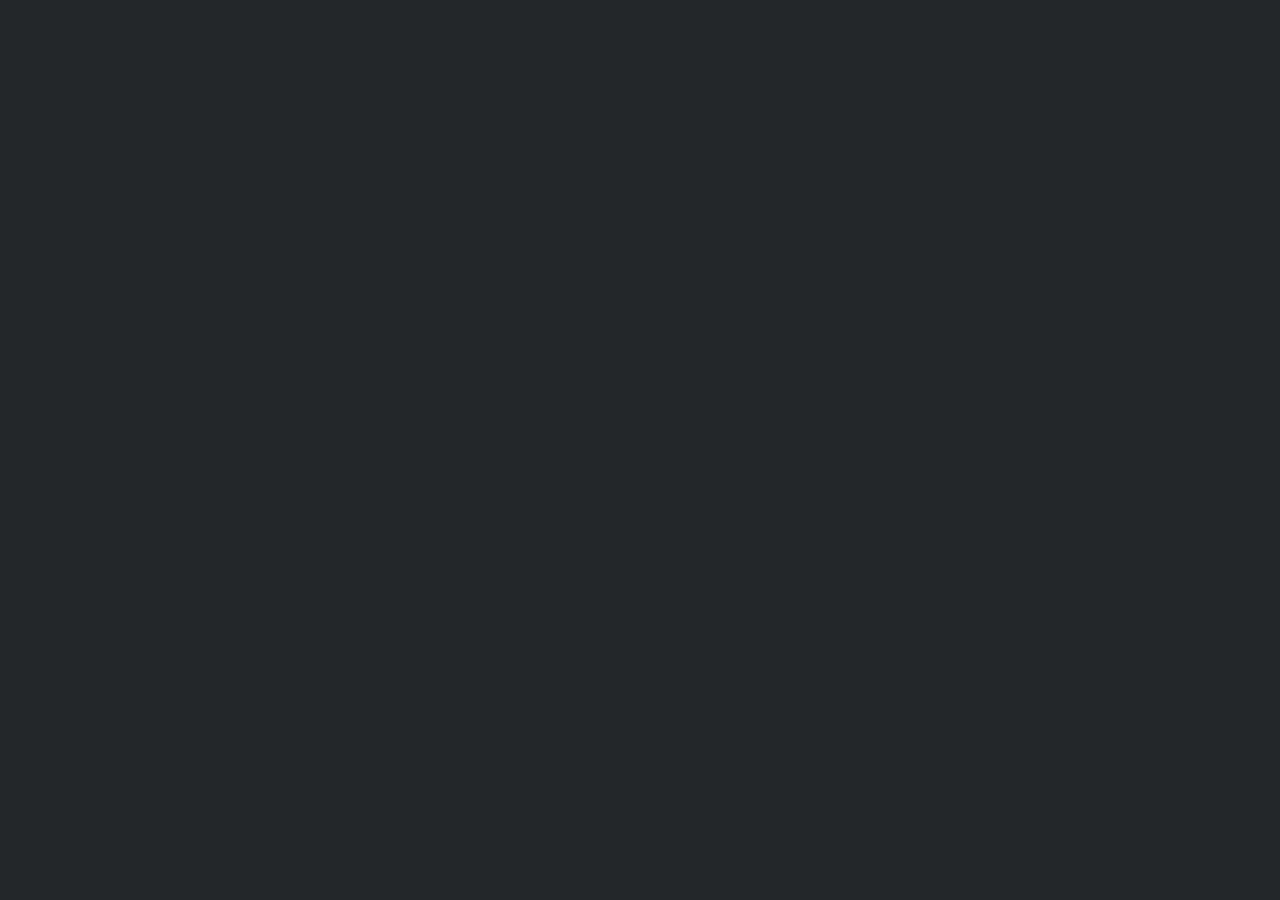
==== index.html @ 85c503b2 "Add files via upload" ====
<!DOCTYPE html>
<html lang="en">
<head>
    <meta charset="UTF-8">
    <meta http-equiv="X-UA-Compatible" content="IE=edge">
    <meta name="viewport" content="width=device-width, initial-scale=1.0">
    <title>Soon Soon Soon Gonna do my best! lol</title>
</head>
<body class="body">
    <style>
        .body{
            background-color: #23272A;
            font-family: 'Times New Roman', Times, serif;
        }
    </style>
</body>
</html>
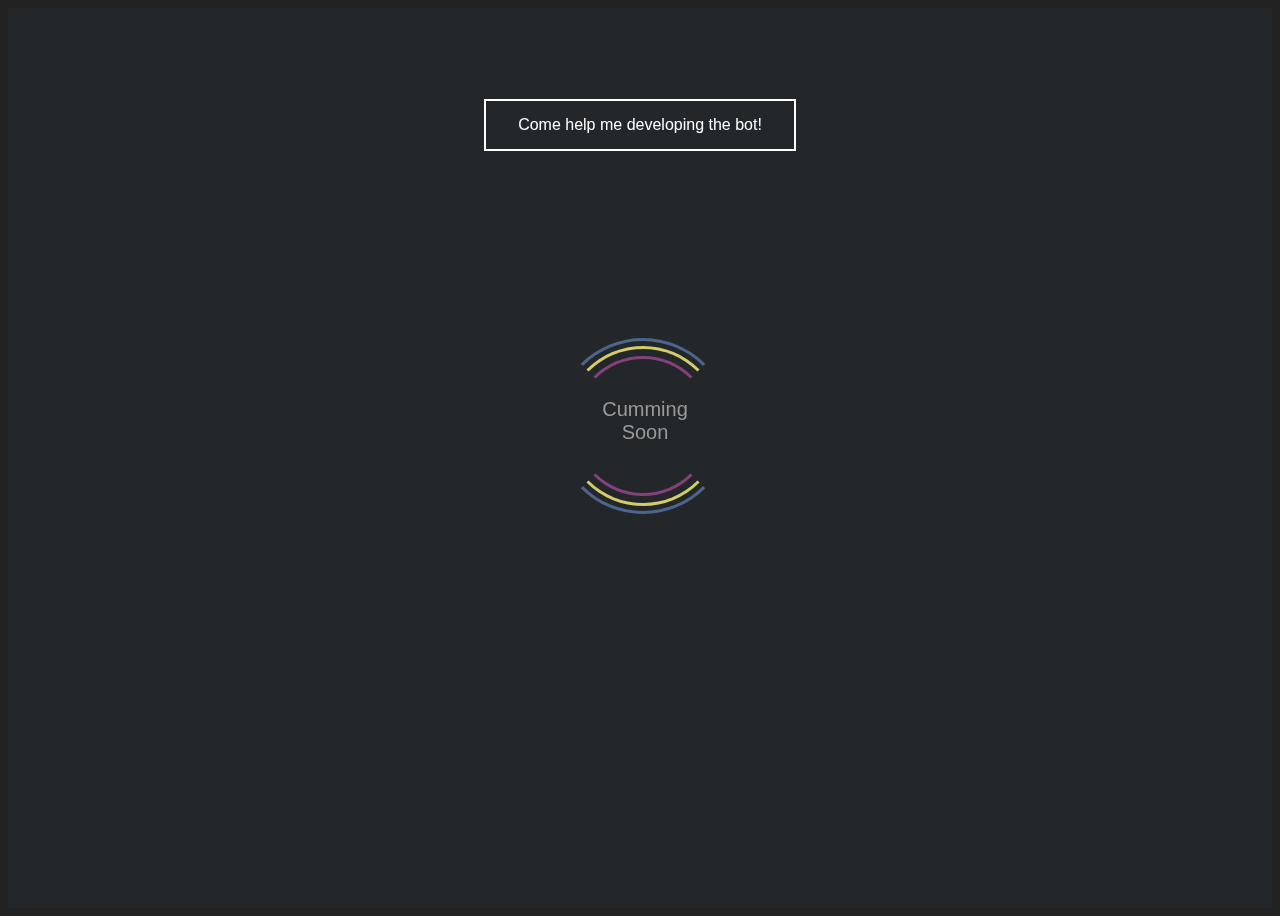
==== commit da01a4b8: "Op change lol" ====
--- a/index.html
+++ b/index.html
@@ -4,14 +4,32 @@
     <meta charset="UTF-8">
     <meta http-equiv="X-UA-Compatible" content="IE=edge">
     <meta name="viewport" content="width=device-width, initial-scale=1.0">
-    <title>Soon Soon Soon Gonna do my best! lol</title>
+    <title>Coming Soon</title>
+    <link rel="stylesheet" href="index.css">
+    <link rel="stylesheet" href="button.css">
 </head>
-<body class="body">
+<body2 class="body">
     <style>
         .body{
             background-color: #23272A;
-            font-family: 'Times New Roman', Times, serif;
+            font-family: 'Trebuchet MS', 'Lucida Sans Unicode', 'Lucida Grande', 'Lucida Sans', Arial, sans-serif;
         }
     </style>
-</body>
+
+<div id="loading-wrapper">
+    <div id="loading-text">Cumming Soon</div>
+    <div id="loading-content"></div>
+
+
+    
+    <button class="raise" onclick="window.location.href='https://w3docs.com';" >Come help me developing the bot!</button>
+     
+
+
+
+
+</div>
+    
+
+</body2>
 </html>--- a/index.css
+++ b/index.css
@@ -0,0 +1,143 @@
+body {
+    background-color: #222;
+  }
+  
+  
+  #loading-wrapper {
+    position: fixed;
+    width: 100%;
+    height: 100%;
+    left: 0;
+    top: 0;
+  }
+  
+  #loading-text {
+    display: block;
+    position: absolute;
+    top: 45%;
+    left: 50%;
+    color: #999;
+    width: 100px;
+    height: 30px;
+    margin: -7px 0 0 -45px;
+    text-align: center;
+    font-family: 'PT Sans Narrow', sans-serif;
+    font-size: 20px;
+  }
+  
+  #loading-content {
+    display: block;
+    position: relative;
+    left: 50%;
+    top: 47%;
+    width: 170px;
+    height: 170px;
+    margin: -85px 0 0 -85px;
+    border: 3px solid #F00;
+  }
+  
+  #loading-content:after {
+    content: "";
+    position: absolute;
+    border: 3px solid #0F0;
+    left: 15px;
+    right: 15px;
+    top: 15px;
+    bottom: 15px;
+  }
+  
+  #loading-content:before {
+    content: "";
+    position: absolute;
+    border: 3px solid #00F;
+    left: 5px;
+    right: 5px;
+    top: 5px;
+    bottom: 5px;
+  }
+  
+  #loading-content {
+    border: 3px solid transparent;
+    border-top-color: #4D658D;
+    border-bottom-color: #4D658D;
+    border-radius: 50%;
+    -webkit-animation: loader 2s linear infinite;
+    -moz-animation: loader 2s linear infinite;
+    -o-animation: loader 2s linear infinite;
+    animation: loader 2s linear infinite;
+  }
+  
+  #loading-content:before {
+    border: 3px solid transparent;
+    border-top-color: #D4CC6A;
+    border-bottom-color: #D4CC6A;
+    border-radius: 50%;
+    -webkit-animation: loader 3s linear infinite;
+      -moz-animation: loader 2s linear infinite;
+    -o-animation: loader 2s linear infinite;
+    animation: loader 3s linear infinite;
+  }
+  
+  #loading-content:after {
+    border: 3px solid transparent;
+    border-top-color: #84417C;
+    border-bottom-color: #84417C;
+    border-radius: 50%;
+    -webkit-animation: loader 1.5s linear infinite;
+    animation: loader 1.5s linear infinite;
+      -moz-animation: loader 2s linear infinite;
+    -o-animation: loader 2s linear infinite;
+  }
+/*   
+  @-webkit-keyframes loaders {
+    0% {
+      -webkit-transform: rotate(0deg);
+      -ms-transform: rotate(0deg);
+      transform: rotate(0deg);
+    }
+    100% {
+      -webkit-transform: rotate(360deg);
+      -ms-transform: rotate(360deg);
+      transform: rotate(360deg);
+    }
+  } */
+  
+  @keyframes loader {
+    0% {
+      -webkit-transform: rotate(0deg);
+      -ms-transform: rotate(0deg);
+      transform: rotate(0deg);
+    }
+    100% {
+      -webkit-transform: rotate(360deg);
+      -ms-transform: rotate(360deg);
+      transform: rotate(360deg);
+    }
+  }
+  
+  #content-wrapper {
+    color: #FFF;
+    position: fixed;
+    left: 0;
+    top: 20px;
+    width: 100%;
+    height: 100%;
+  }
+  
+  #header
+  {
+    width: 800px;
+    margin: 0 auto;
+    text-align: center;
+    height: 100px;
+    background-color: #666;
+  }
+  
+  #content
+  {
+    width: 800px;
+    height: 1000px;
+    margin: 0 auto;
+    text-align: center;
+    background-color: #888;
+  }--- a/button.css
+++ b/button.css
@@ -0,0 +1,118 @@
+
+.fill:hover,
+.fill:focus {
+  box-shadow: inset 0 0 0 2em var(--hover);
+}
+
+
+.pulse:hover, 
+.pulse:focus {
+  animation: pulse 1s;
+  box-shadow: 0 0 0 2em rgba(#fff,0);
+}
+
+@keyframes pulse {
+  0% { box-shadow: 0 0 0 0 var(--hover); }
+}
+
+
+.close:hover,
+.close:focus {
+  box-shadow: 
+    inset -3.5em 0 0 0 var(--hover),
+    inset 3.5em 0 0 0 var(--hover);  
+}
+
+
+.raise:hover,
+.raise:focus {
+  box-shadow: 0 0.5em 0.5em -0.4em var(--hover);
+  transform: translateY(-0.25em);
+}
+
+
+.up:hover,
+.up:focus {
+  box-shadow: inset 0 -3.25em 0 0 var(--hover);
+}
+
+
+.slide:hover,
+.slide:focus {
+  box-shadow: inset 6.5em 0 0 0 var(--hover);
+}
+
+
+.offset {  
+  box-shadow: 
+    0.3em 0.3em 0 0 var(--color),
+    inset 0.3em 0.3em 0 0 var(--color);
+  
+  &:hover,
+  &:focus {
+    box-shadow: 
+      0 0 0 0 var(--hover),
+      inset 6em 3.5em 0 0 var(--hover);
+  }
+}
+
+
+$colors: (
+  fill: #a972cb,
+  pulse: #ef6eae, 
+  close: #ff7f82, 
+  raise: #ffa260, 
+  up: #e4cb58, 
+  slide: #8fc866, 
+  offset: #19bc8b
+);
+
+
+@each $button, $color in $colors {
+  .#{$button} {
+    --color: #{$color};
+    --hover: #{adjust-hue($color, 45deg)};
+  }
+}
+
+button {  
+  color: var(--color);
+  transition: 0.25s;
+  
+  &:hover,
+  &:focus { 
+    border-color: var(--hover);
+    color: #fff;
+  }
+}
+
+body2 {
+  color: #fff;
+  background: hsl(227, 10%, 10%);
+  font: 300 1em 'Fira Sans', sans-serif;
+  
+
+  justify-content: center;
+  align-content: center;
+  align-items: center;
+  text-align: center;
+  min-height: 100vh;
+  display: flex;
+}
+
+
+button {
+  background: none;
+  border: 2px solid;
+  font: inherit;
+  line-height: 1;
+  margin: 0.5em;
+  padding: 1em 2em;
+}
+
+h1 { font-weight: 400; }
+
+code { 
+  color: #e4cb58;
+  font: inherit;
+}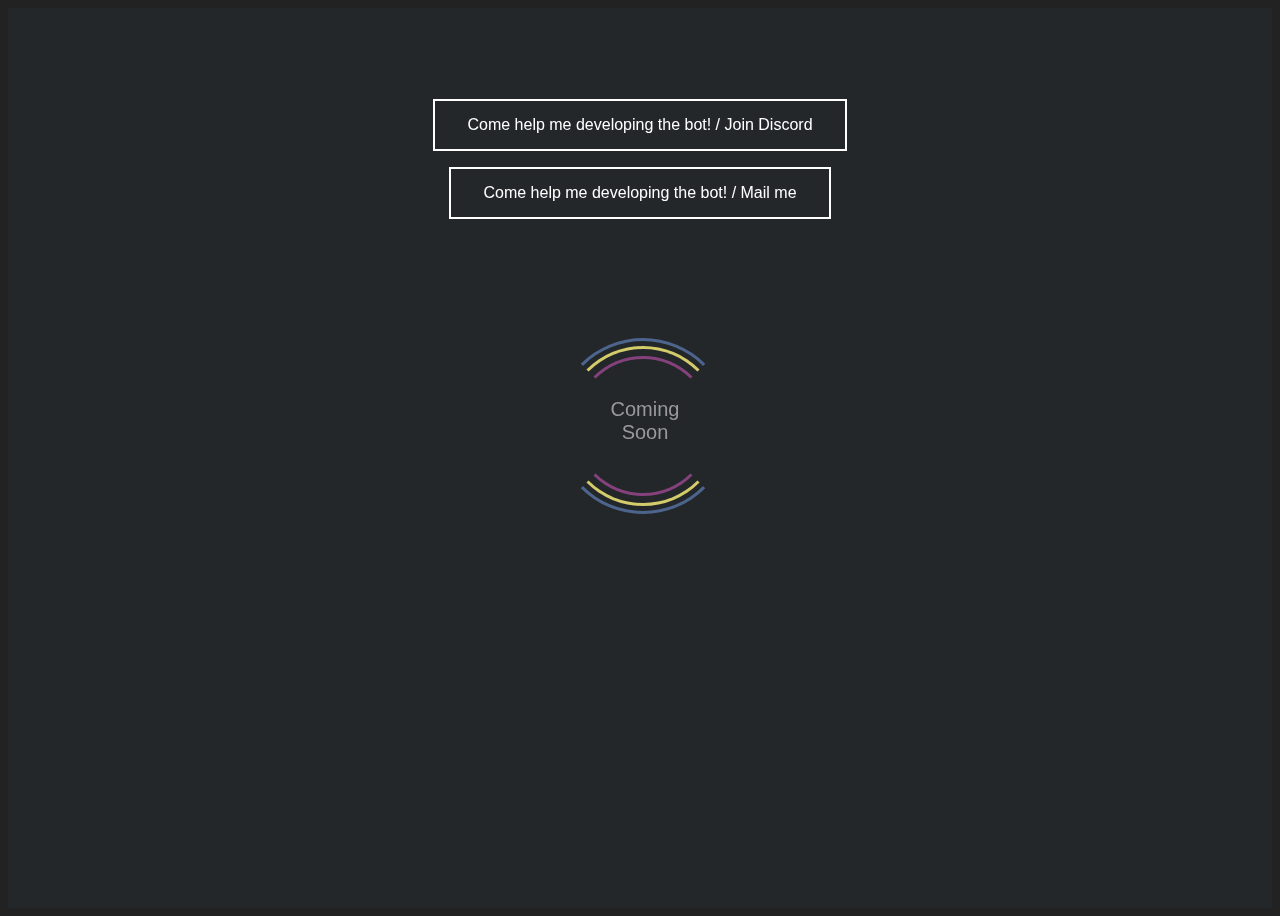
==== commit f39e6a71: "updt" ====
--- a/index.html
+++ b/index.html
@@ -1,35 +1,40 @@
 <!DOCTYPE html>
 <html lang="en">
-<head>
-    <meta charset="UTF-8">
-    <meta http-equiv="X-UA-Compatible" content="IE=edge">
-    <meta name="viewport" content="width=device-width, initial-scale=1.0">
+  <head>
+    <meta charset="UTF-8" />
+    <meta http-equiv="X-UA-Compatible" content="IE=edge" />
+    <meta name="viewport" content="width=device-width, initial-scale=1.0" />
     <title>Coming Soon</title>
-    <link rel="stylesheet" href="index.css">
-    <link rel="stylesheet" href="button.css">
-</head>
-<body2 class="body">
+    <link rel="stylesheet" href="index.css" />
+    <link rel="stylesheet" href="button.css" />
+  </head>
+  <body2 class="body">
     <style>
-        .body{
-            background-color: #23272A;
-            font-family: 'Trebuchet MS', 'Lucida Sans Unicode', 'Lucida Grande', 'Lucida Sans', Arial, sans-serif;
-        }
+      .body {
+        background-color: #23272a;
+        font-family: "Trebuchet MS", "Lucida Sans Unicode", "Lucida Grande",
+          "Lucida Sans", Arial, sans-serif;
+      }
     </style>
 
-<div id="loading-wrapper">
-    <div id="loading-text">Cumming Soon</div>
-    <div id="loading-content"></div>
+    <div id="loading-wrapper">
+      <div id="loading-text">Coming Soon</div>
+      <div id="loading-content"></div>
 
-
-    
-    <button class="raise" onclick="window.location.href='https://w3docs.com';" >Come help me developing the bot!</button>
-     
-
-
-
-
-</div>
-    
-
-</body2>
-</html>+      <button
+        class="raise"
+        onclick="window.location.href='https://discord.gg/NwVTrhMJjT';"
+      >
+        Come help me developing the bot! / Join Discord
+      </button>
+      <br>
+      <button
+      class="raise"
+      onclick="window.location.href='mail:hello@itfeelsharsh.dev';"
+    >
+      Come help me developing the bot! / Mail me
+    </button>
+    </div>
+  </body2>
+  
+</html>
--- a/index.css
+++ b/index.css
@@ -1,93 +1,95 @@
 body {
-    background-color: #222;
-  }
-  
-  
-  #loading-wrapper {
-    position: fixed;
-    width: 100%;
-    height: 100%;
-    left: 0;
-    top: 0;
-  }
-  
-  #loading-text {
-    display: block;
-    position: absolute;
-    top: 45%;
-    left: 50%;
-    color: #999;
-    width: 100px;
-    height: 30px;
-    margin: -7px 0 0 -45px;
-    text-align: center;
-    font-family: 'PT Sans Narrow', sans-serif;
-    font-size: 20px;
-  }
-  
-  #loading-content {
-    display: block;
-    position: relative;
-    left: 50%;
-    top: 47%;
-    width: 170px;
-    height: 170px;
-    margin: -85px 0 0 -85px;
-    border: 3px solid #F00;
-  }
-  
-  #loading-content:after {
-    content: "";
-    position: absolute;
-    border: 3px solid #0F0;
-    left: 15px;
-    right: 15px;
-    top: 15px;
-    bottom: 15px;
-  }
-  
-  #loading-content:before {
-    content: "";
-    position: absolute;
-    border: 3px solid #00F;
-    left: 5px;
-    right: 5px;
-    top: 5px;
-    bottom: 5px;
-  }
-  
-  #loading-content {
-    border: 3px solid transparent;
-    border-top-color: #4D658D;
-    border-bottom-color: #4D658D;
-    border-radius: 50%;
-    -webkit-animation: loader 2s linear infinite;
-    -moz-animation: loader 2s linear infinite;
-    -o-animation: loader 2s linear infinite;
-    animation: loader 2s linear infinite;
-  }
-  
-  #loading-content:before {
-    border: 3px solid transparent;
-    border-top-color: #D4CC6A;
-    border-bottom-color: #D4CC6A;
-    border-radius: 50%;
-    -webkit-animation: loader 3s linear infinite;
-      -moz-animation: loader 2s linear infinite;
-    -o-animation: loader 2s linear infinite;
-    animation: loader 3s linear infinite;
-  }
-  
-  #loading-content:after {
-    border: 3px solid transparent;
-    border-top-color: #84417C;
-    border-bottom-color: #84417C;
-    border-radius: 50%;
-    -webkit-animation: loader 1.5s linear infinite;
-    animation: loader 1.5s linear infinite;
-      -moz-animation: loader 2s linear infinite;
-    -o-animation: loader 2s linear infinite;
-  }
+  background-color: #222;
+}
+
+#loading-wrapper {
+  position: fixed;
+  width: 100%;
+  height: 100%;
+  left: 0;
+  top: 0;
+}
+
+#loading-text {
+  display: block;
+  position: absolute;
+  top: 45%;
+  left: 50%;
+  color: #999;
+  width: 100px;
+  height: 30px;
+  margin: -7px 0 0 -45px;
+  text-align: center;
+  font-family: "PT Sans Narrow", sans-serif;
+  font-size: 20px;
+}
+
+#loading-content {
+  display: block;
+  position: relative;
+  left: 50%;
+  top: 47%;
+  width: 170px;
+  height: 170px;
+  margin: -85px 0 0 -85px;
+  border: 3px solid #f00;
+}
+
+#loading-content:after {
+  content: "";
+  position: absolute;
+  border: 3px solid #0f0;
+  left: 15px;
+  right: 15px;
+  top: 15px;
+  bottom: 15px;
+}
+
+#loading-content:before {
+  content: "";
+  position: absolute;
+  border: 3px solid #00f;
+  left: 5px;
+  right: 5px;
+  top: 5px;
+  bottom: 5px;
+}
+body {
+  overflow: hidden;
+}
+
+#loading-content {
+  border: 3px solid transparent;
+  border-top-color: #4d658d;
+  border-bottom-color: #4d658d;
+  border-radius: 50%;
+  -webkit-animation: loader 2s linear infinite;
+  -moz-animation: loader 2s linear infinite;
+  -o-animation: loader 2s linear infinite;
+  animation: loader 2s linear infinite;
+}
+
+#loading-content:before {
+  border: 3px solid transparent;
+  border-top-color: #d4cc6a;
+  border-bottom-color: #d4cc6a;
+  border-radius: 50%;
+  -webkit-animation: loader 3s linear infinite;
+  -moz-animation: loader 2s linear infinite;
+  -o-animation: loader 2s linear infinite;
+  animation: loader 3s linear infinite;
+}
+
+#loading-content:after {
+  border: 3px solid transparent;
+  border-top-color: #84417c;
+  border-bottom-color: #84417c;
+  border-radius: 50%;
+  -webkit-animation: loader 1.5s linear infinite;
+  animation: loader 1.5s linear infinite;
+  -moz-animation: loader 2s linear infinite;
+  -o-animation: loader 2s linear infinite;
+}
 /*   
   @-webkit-keyframes loaders {
     0% {
@@ -101,43 +103,41 @@
       transform: rotate(360deg);
     }
   } */
-  
-  @keyframes loader {
-    0% {
-      -webkit-transform: rotate(0deg);
-      -ms-transform: rotate(0deg);
-      transform: rotate(0deg);
-    }
-    100% {
-      -webkit-transform: rotate(360deg);
-      -ms-transform: rotate(360deg);
-      transform: rotate(360deg);
-    }
+
+@keyframes loader {
+  0% {
+    -webkit-transform: rotate(0deg);
+    -ms-transform: rotate(0deg);
+    transform: rotate(0deg);
   }
-  
-  #content-wrapper {
-    color: #FFF;
-    position: fixed;
-    left: 0;
-    top: 20px;
-    width: 100%;
-    height: 100%;
+  100% {
+    -webkit-transform: rotate(360deg);
+    -ms-transform: rotate(360deg);
+    transform: rotate(360deg);
   }
-  
-  #header
-  {
-    width: 800px;
-    margin: 0 auto;
-    text-align: center;
-    height: 100px;
-    background-color: #666;
-  }
-  
-  #content
-  {
-    width: 800px;
-    height: 1000px;
-    margin: 0 auto;
-    text-align: center;
-    background-color: #888;
-  }+}
+
+#content-wrapper {
+  color: #fff;
+  position: fixed;
+  left: 0;
+  top: 20px;
+  width: 100%;
+  height: 100%;
+}
+
+#header {
+  width: 800px;
+  margin: 0 auto;
+  text-align: center;
+  height: 100px;
+  background-color: #666;
+}
+
+#content {
+  width: 800px;
+  height: 1000px;
+  margin: 0 auto;
+  text-align: center;
+  background-color: #888;
+}
--- a/button.css
+++ b/button.css
@@ -1,28 +1,24 @@
-
 .fill:hover,
 .fill:focus {
   box-shadow: inset 0 0 0 2em var(--hover);
 }
 
-
-.pulse:hover, 
+.pulse:hover,
 .pulse:focus {
   animation: pulse 1s;
-  box-shadow: 0 0 0 2em rgba(#fff,0);
+  box-shadow: 0 0 0 2em rgba(#fff, 0);
 }
 
 @keyframes pulse {
-  0% { box-shadow: 0 0 0 0 var(--hover); }
+  0% {
+    box-shadow: 0 0 0 0 var(--hover);
+  }
 }
-
 
 .close:hover,
 .close:focus {
-  box-shadow: 
-    inset -3.5em 0 0 0 var(--hover),
-    inset 3.5em 0 0 0 var(--hover);  
+  box-shadow: inset -3.5em 0 0 0 var(--hover), inset 3.5em 0 0 0 var(--hover);
 }
-
 
 .raise:hover,
 .raise:focus {
@@ -30,43 +26,34 @@
   transform: translateY(-0.25em);
 }
 
-
 .up:hover,
 .up:focus {
   box-shadow: inset 0 -3.25em 0 0 var(--hover);
 }
-
 
 .slide:hover,
 .slide:focus {
   box-shadow: inset 6.5em 0 0 0 var(--hover);
 }
 
+.offset {
+  box-shadow: 0.3em 0.3em 0 0 var(--color), inset 0.3em 0.3em 0 0 var(--color);
 
-.offset {  
-  box-shadow: 
-    0.3em 0.3em 0 0 var(--color),
-    inset 0.3em 0.3em 0 0 var(--color);
-  
   &:hover,
   &:focus {
-    box-shadow: 
-      0 0 0 0 var(--hover),
-      inset 6em 3.5em 0 0 var(--hover);
+    box-shadow: 0 0 0 0 var(--hover), inset 6em 3.5em 0 0 var(--hover);
   }
 }
 
-
 $colors: (
   fill: #a972cb,
-  pulse: #ef6eae, 
-  close: #ff7f82, 
-  raise: #ffa260, 
-  up: #e4cb58, 
-  slide: #8fc866, 
-  offset: #19bc8b
+  pulse: #ef6eae,
+  close: #ff7f82,
+  raise: #ffa260,
+  up: #e4cb58,
+  slide: #8fc866,
+  offset: #19bc8b,
 );
-
 
 @each $button, $color in $colors {
   .#{$button} {
@@ -75,12 +62,12 @@
   }
 }
 
-button {  
+button {
   color: var(--color);
   transition: 0.25s;
-  
+
   &:hover,
-  &:focus { 
+  &:focus {
     border-color: var(--hover);
     color: #fff;
   }
@@ -89,8 +76,7 @@
 body2 {
   color: #fff;
   background: hsl(227, 10%, 10%);
-  font: 300 1em 'Fira Sans', sans-serif;
-  
+  font: 300 1em "Fira Sans", sans-serif;
 
   justify-content: center;
   align-content: center;
@@ -99,7 +85,6 @@
   min-height: 100vh;
   display: flex;
 }
-
 
 button {
   background: none;
@@ -110,9 +95,11 @@
   padding: 1em 2em;
 }
 
-h1 { font-weight: 400; }
+h1 {
+  font-weight: 400;
+}
 
-code { 
+code {
   color: #e4cb58;
   font: inherit;
-}+}
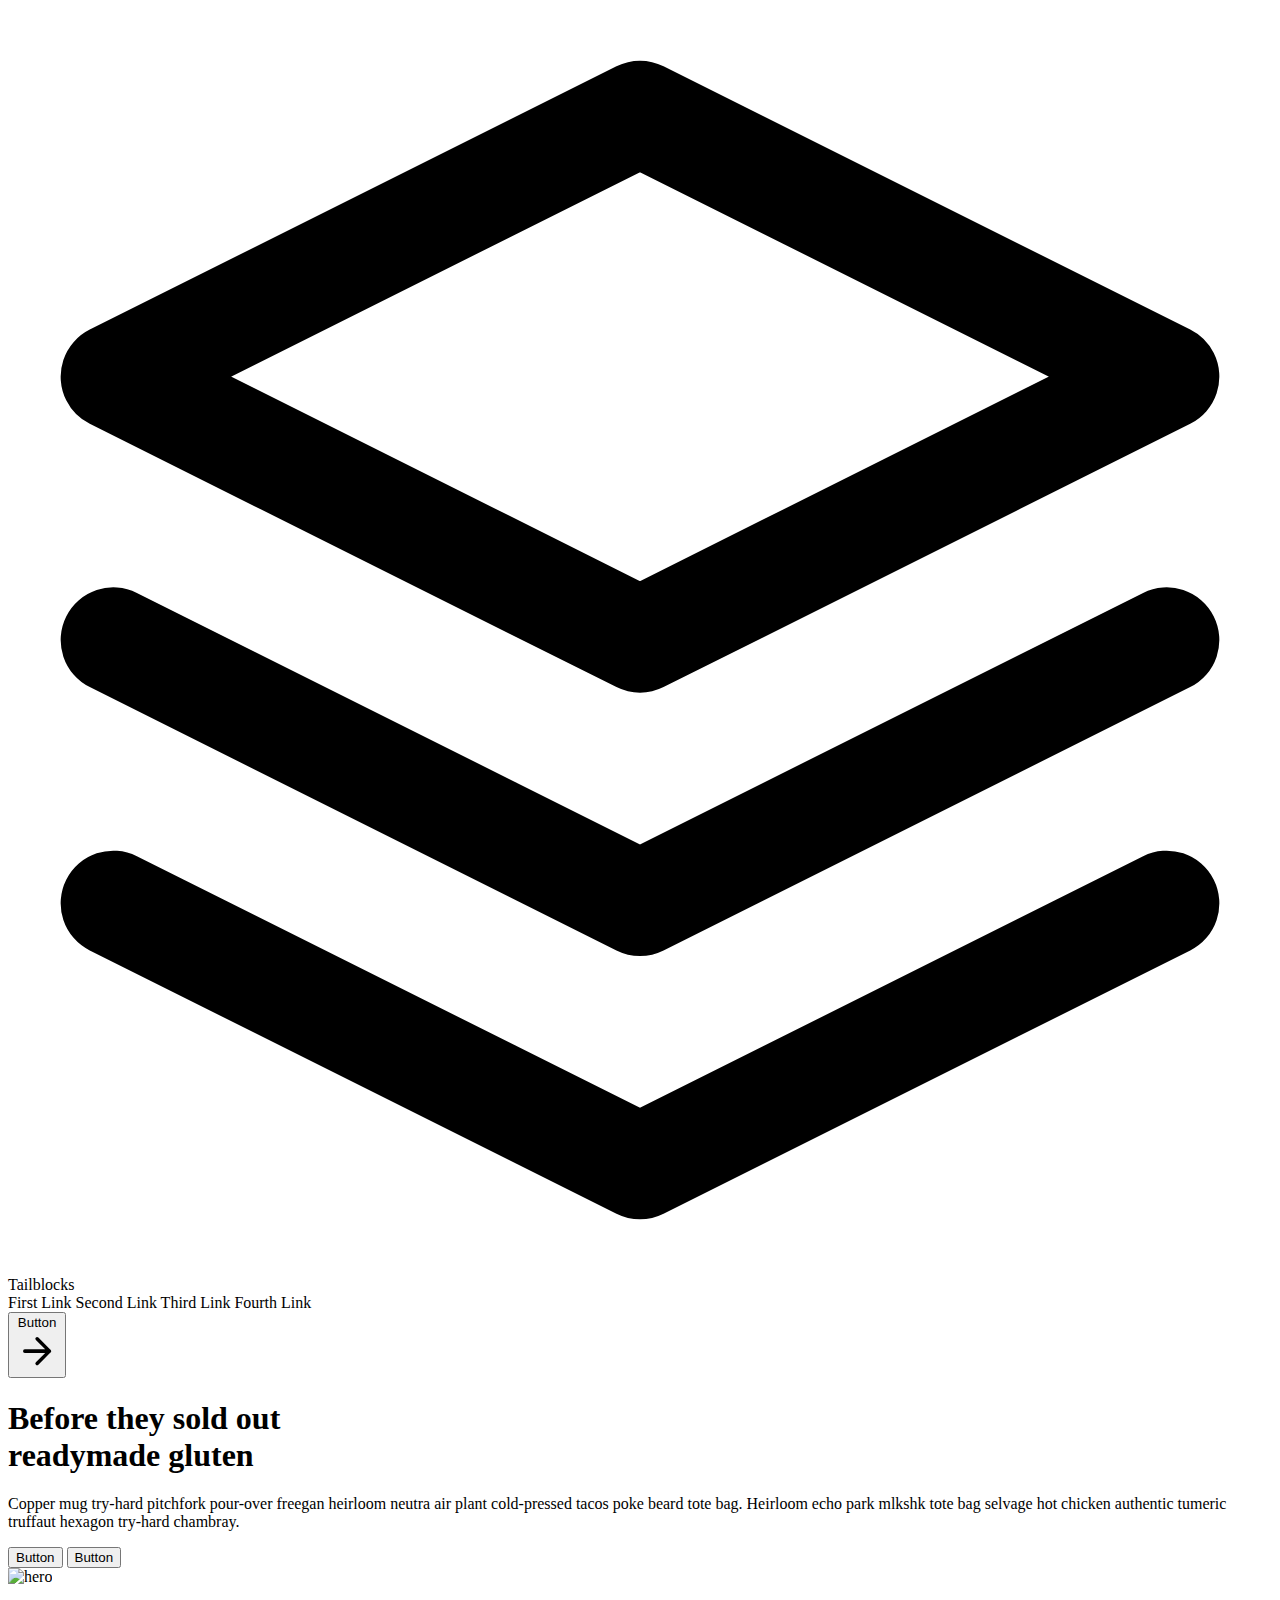
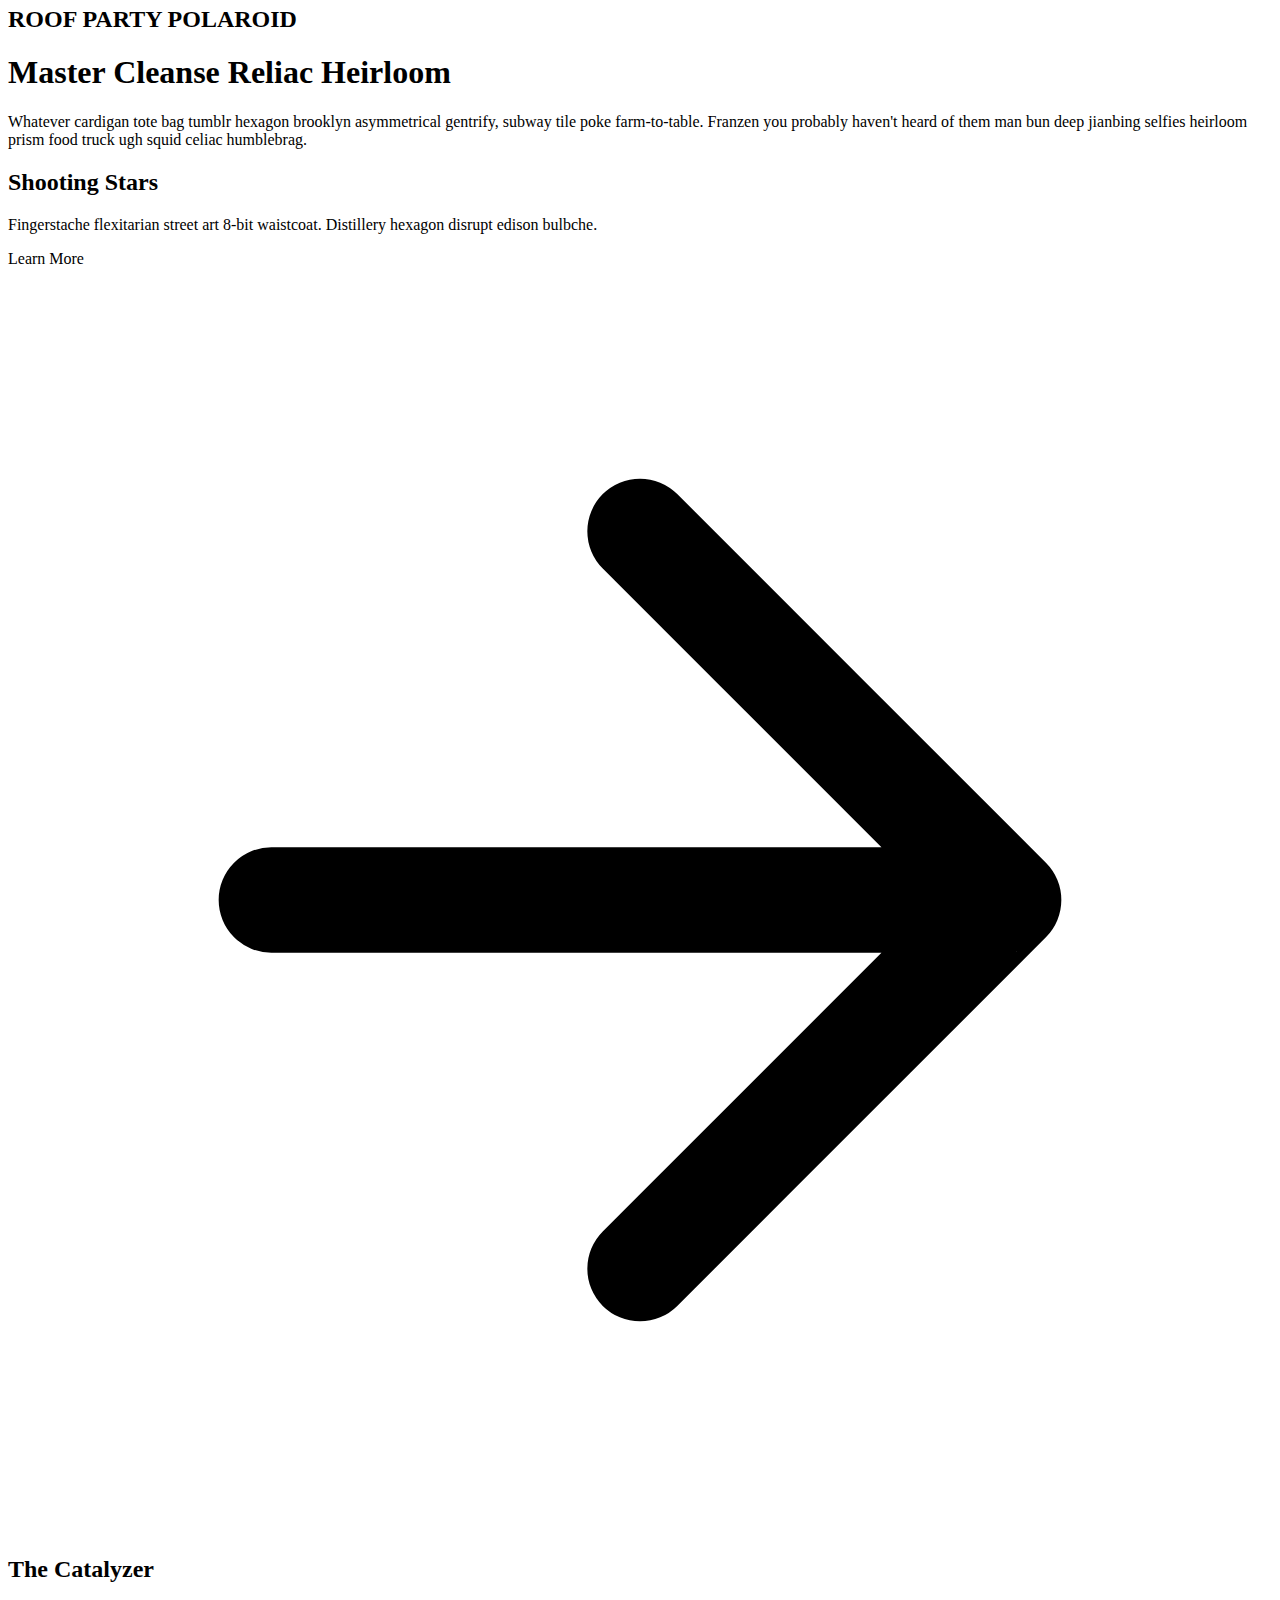
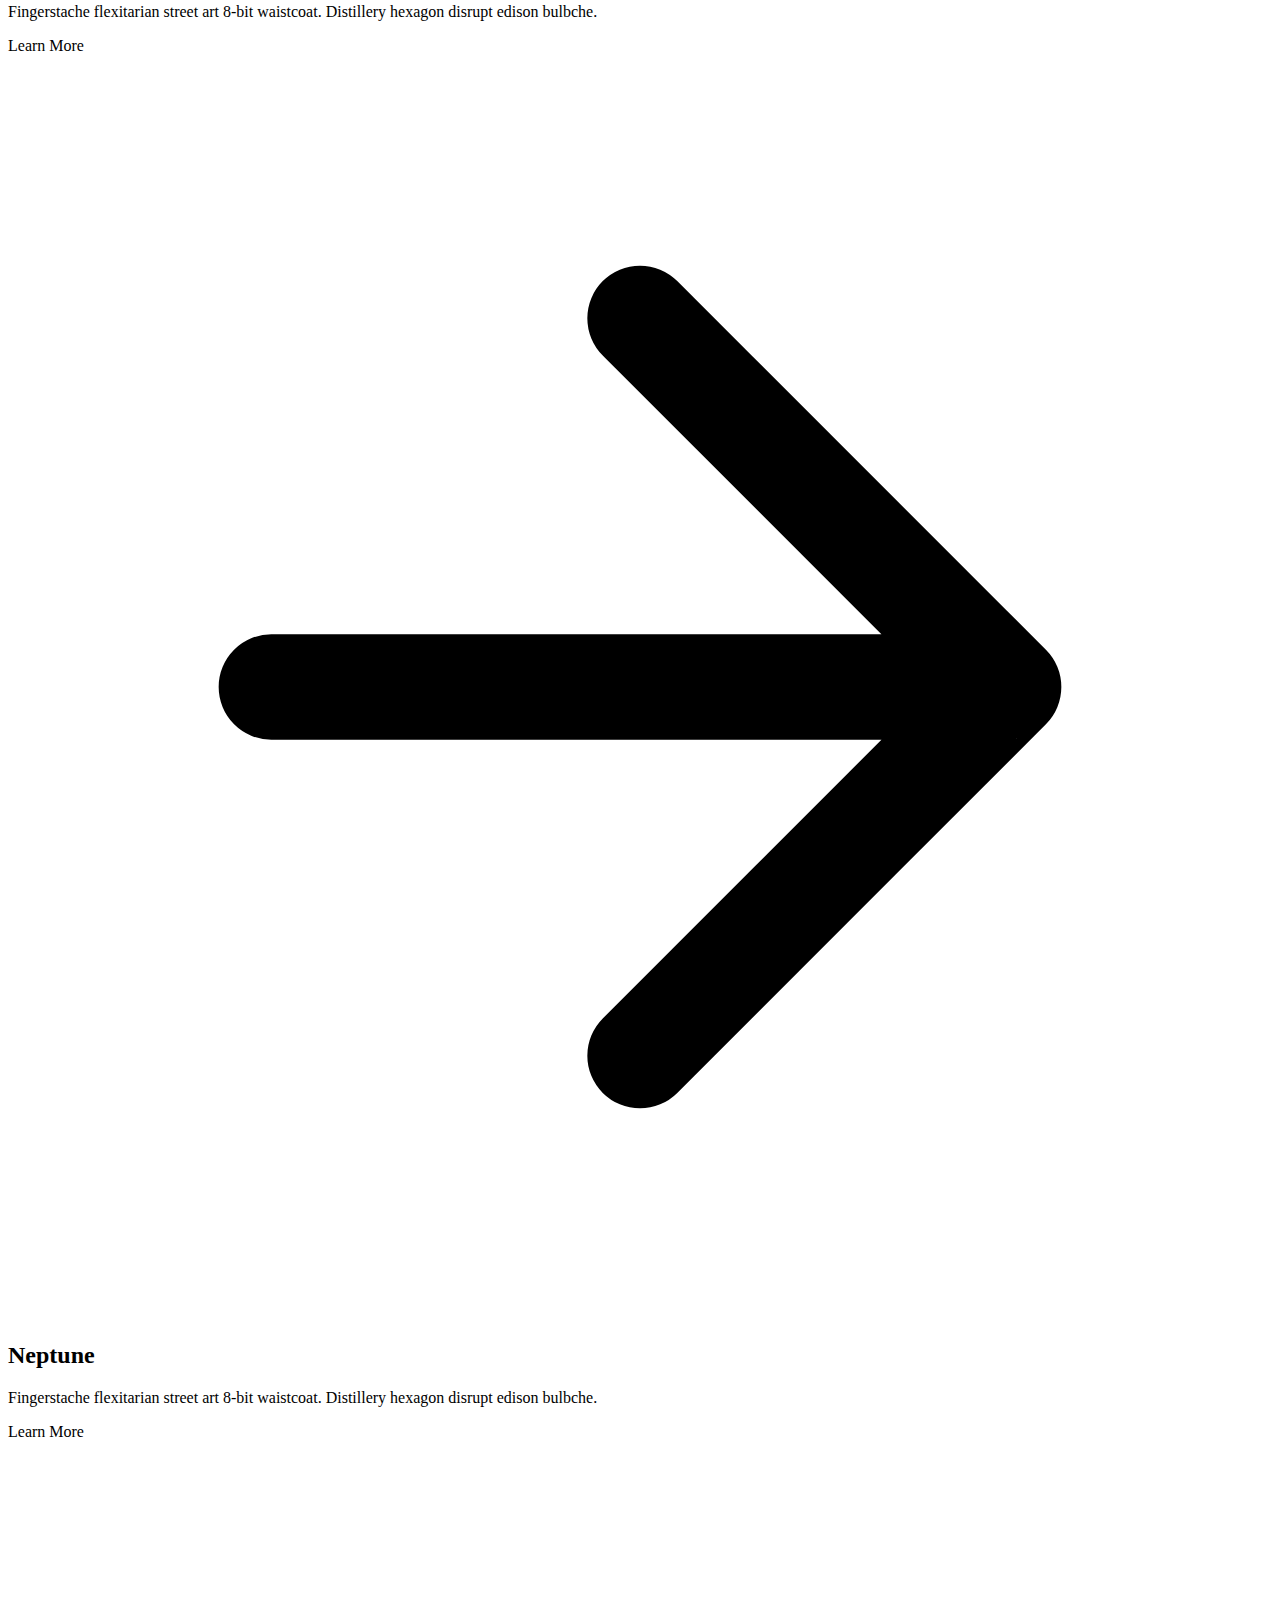
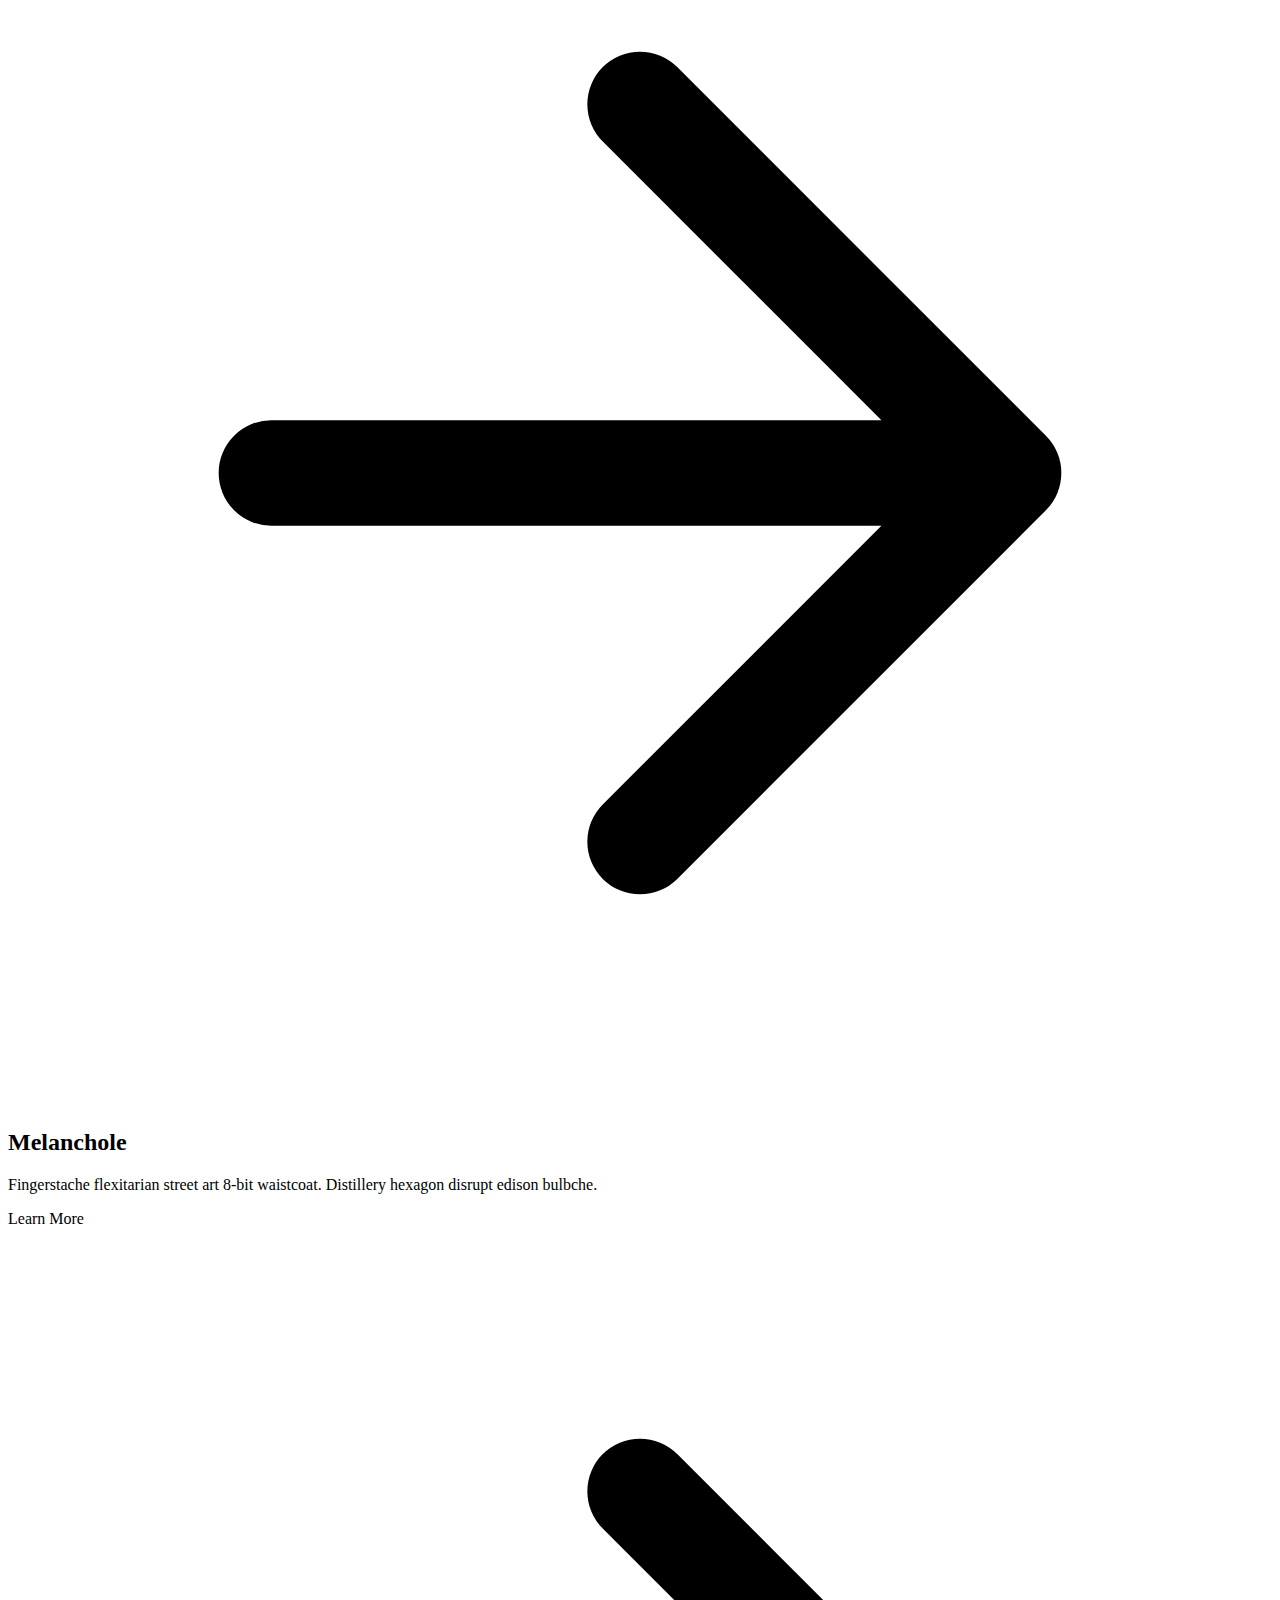
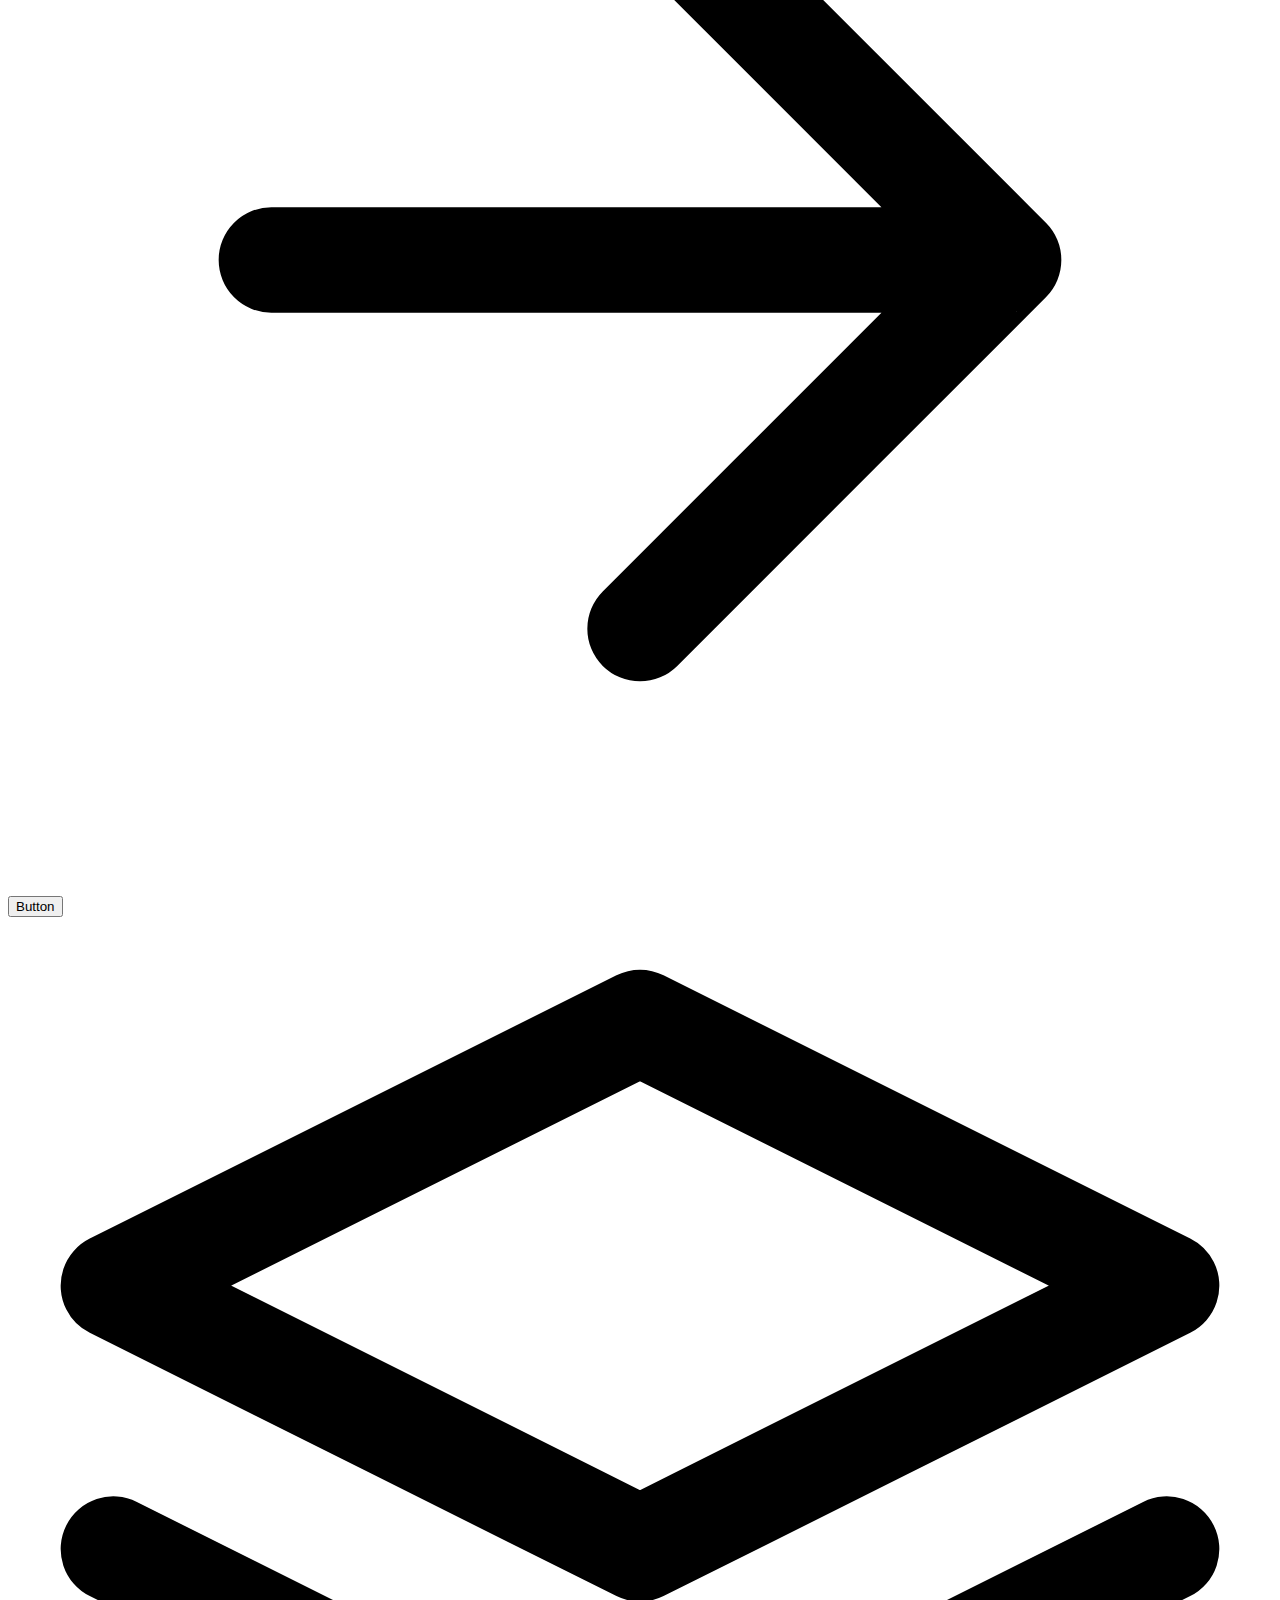
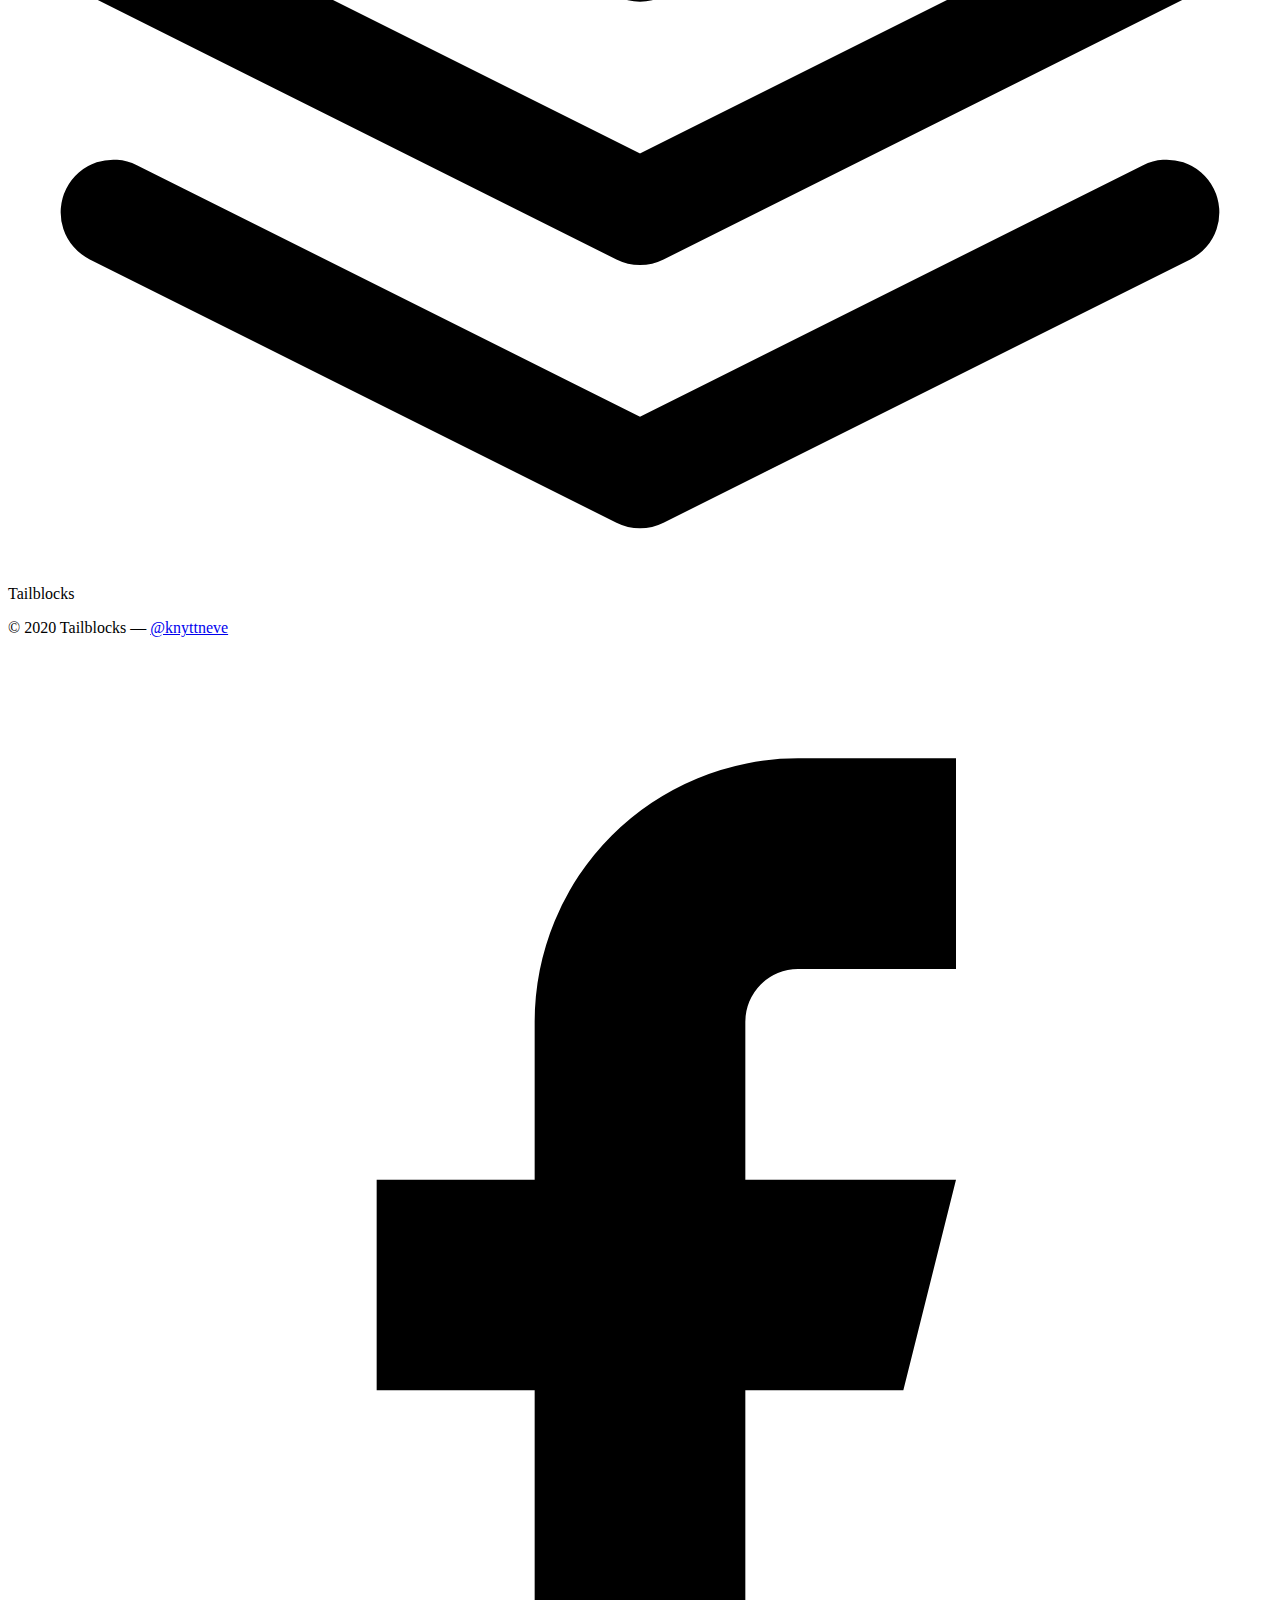
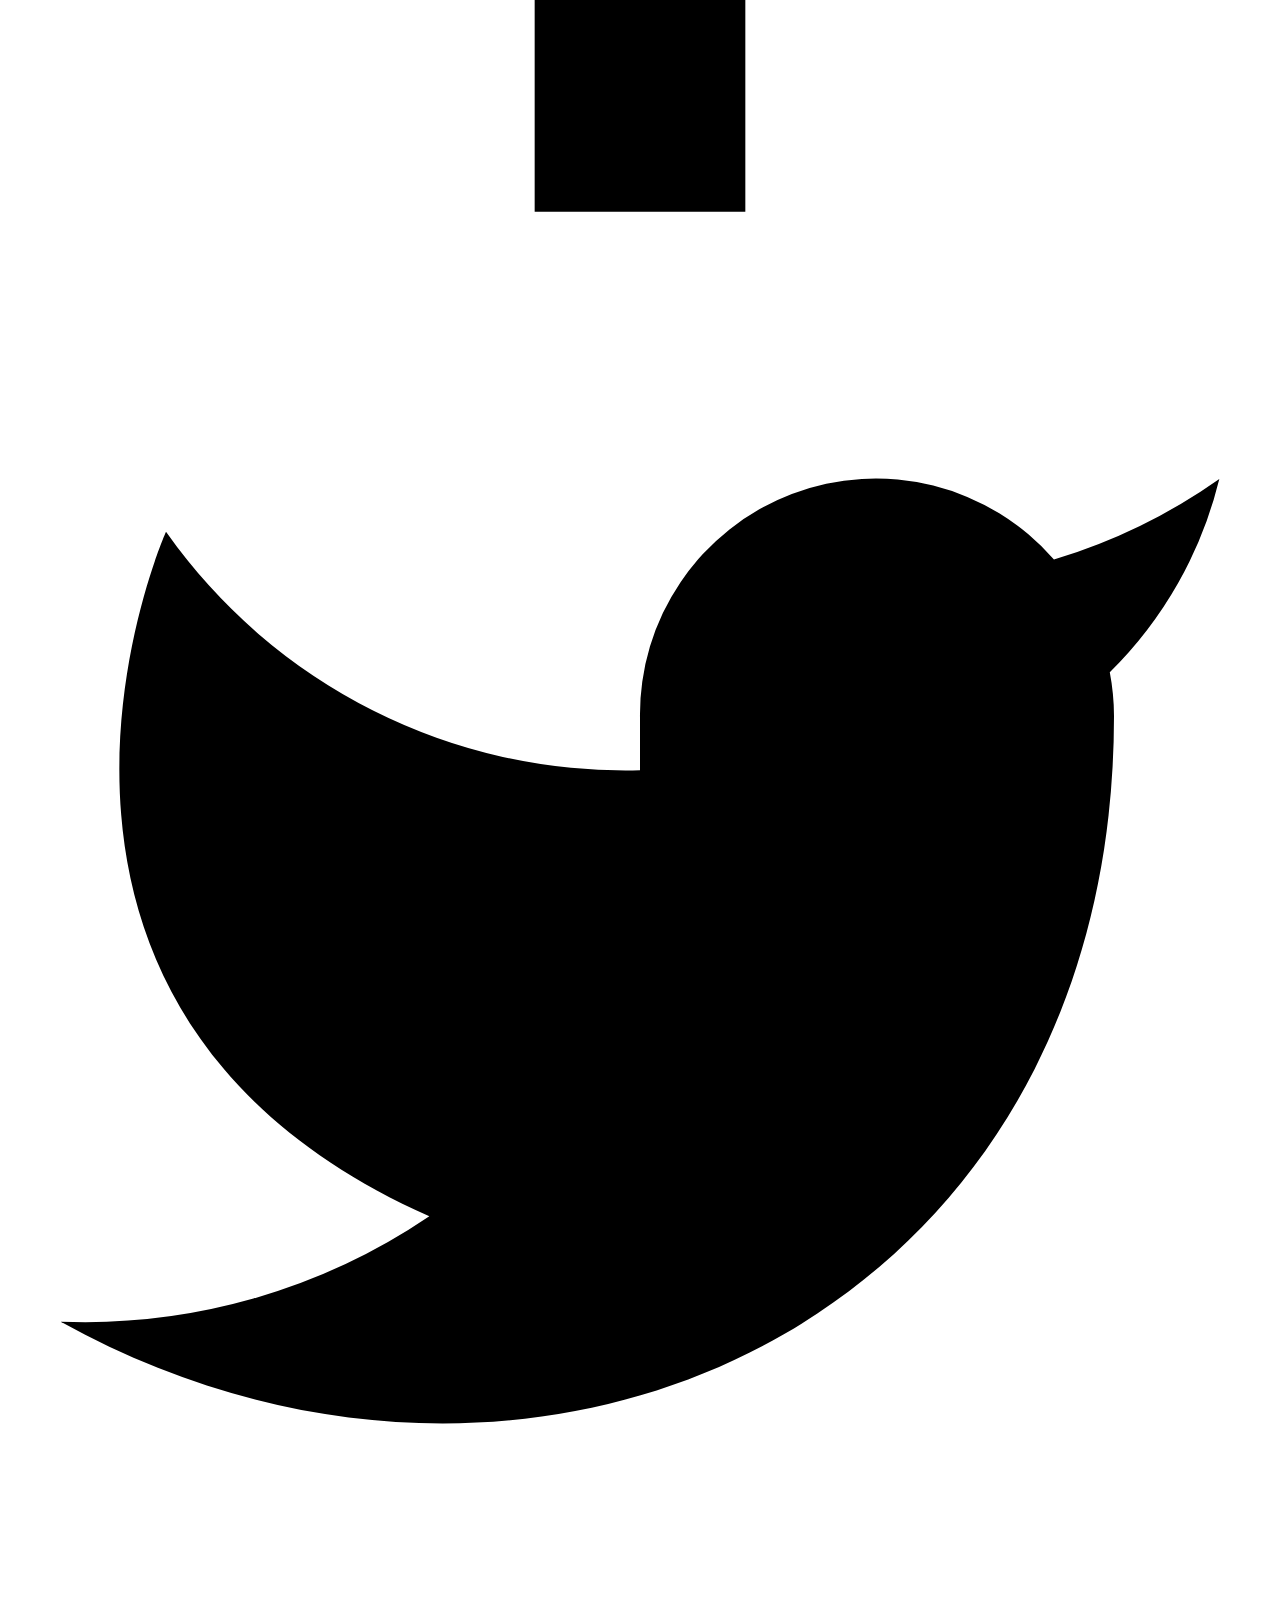
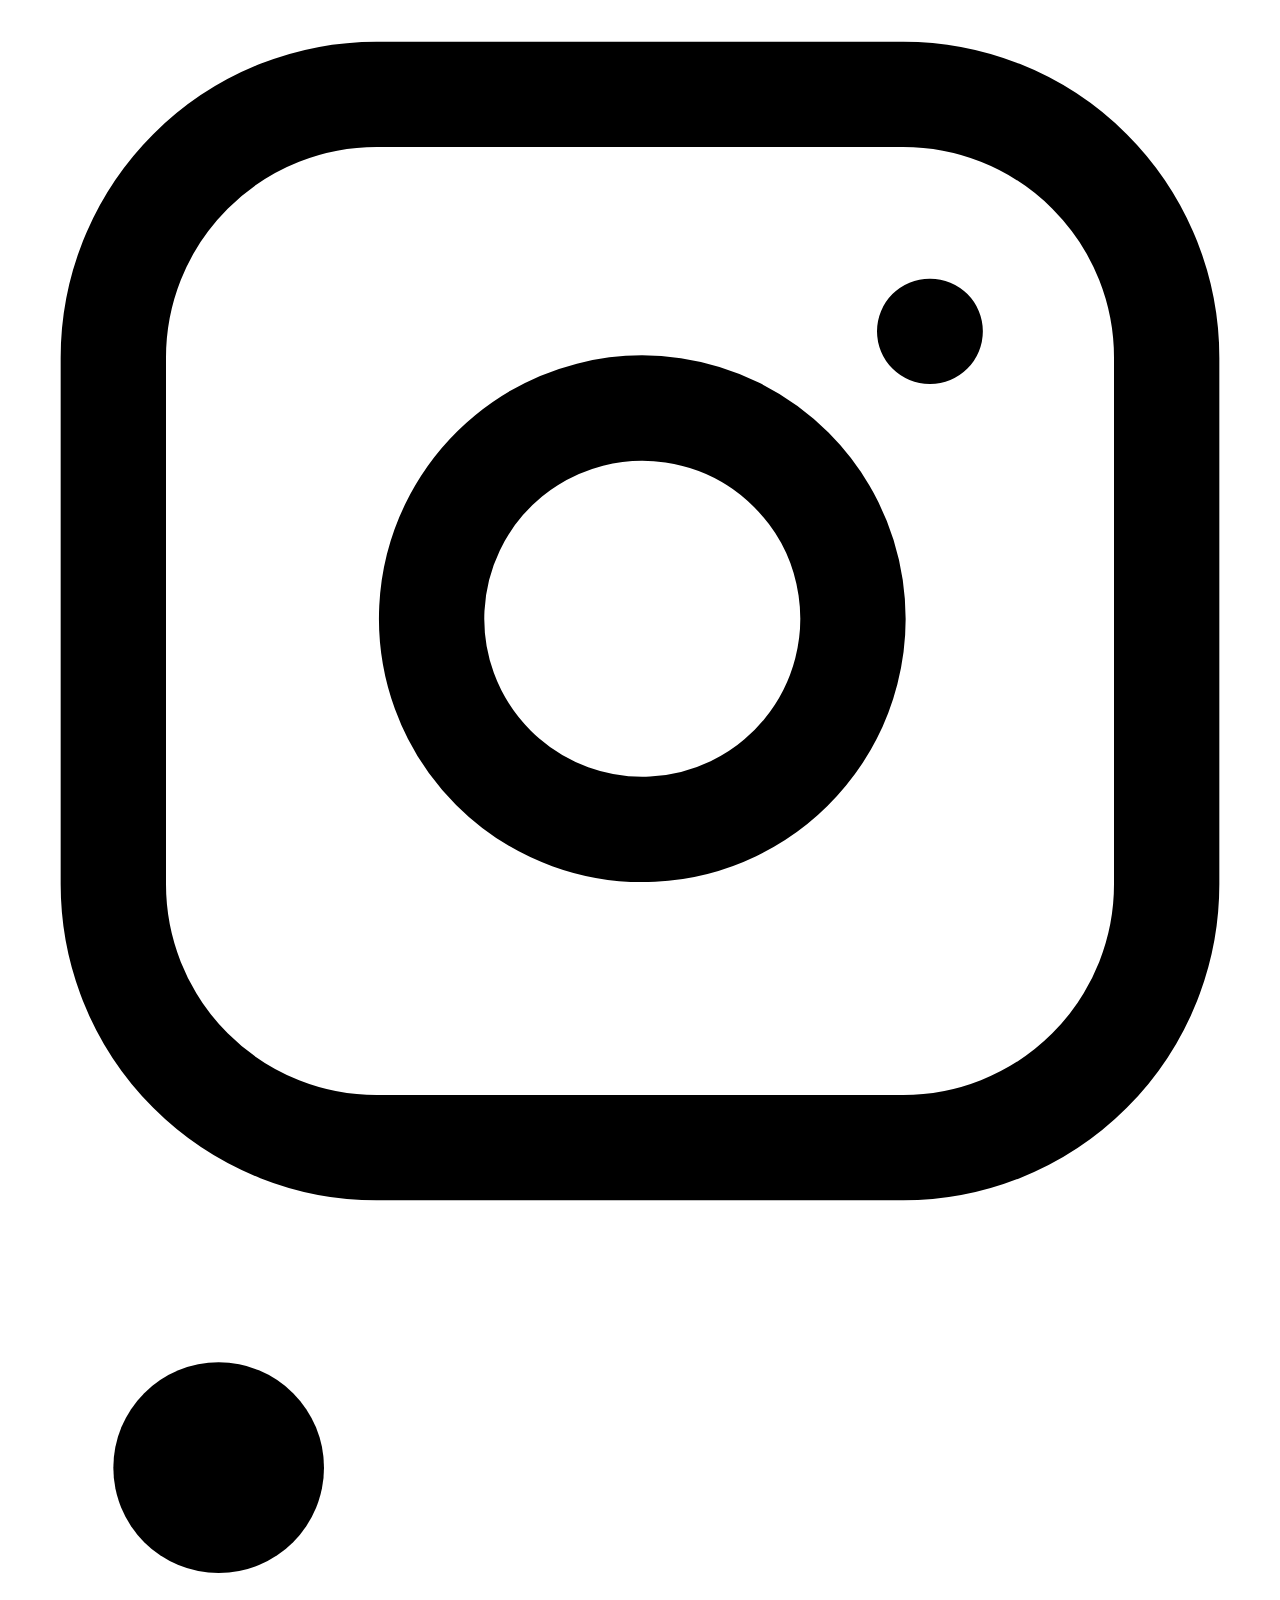
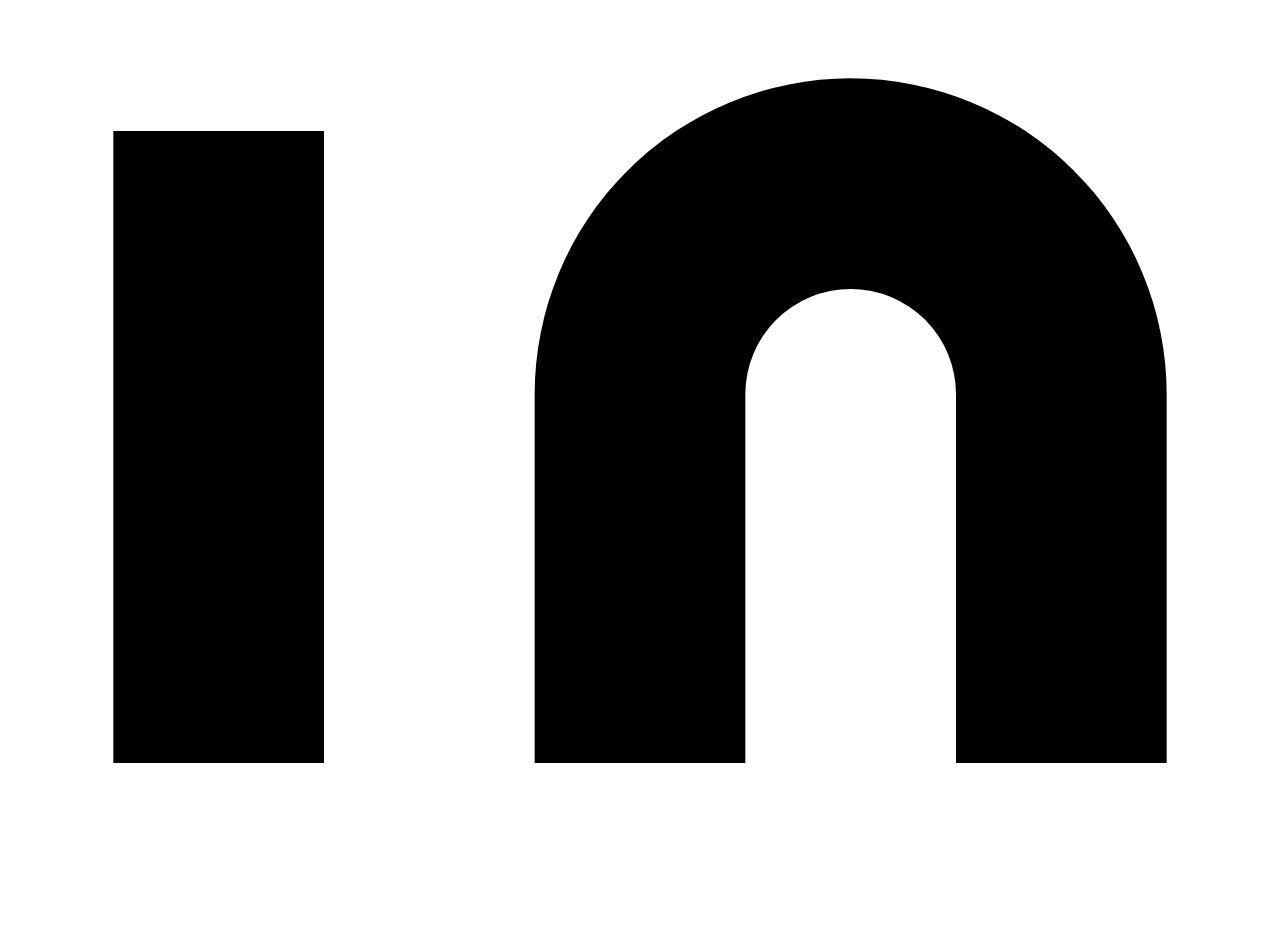
==== commit a622df1f: "updt" ====
--- a/index.html
+++ b/index.html
@@ -2,39 +2,354 @@
 <html lang="en">
   <head>
     <meta charset="UTF-8" />
-    <meta http-equiv="X-UA-Compatible" content="IE=edge" />
     <meta name="viewport" content="width=device-width, initial-scale=1.0" />
-    <title>Coming Soon</title>
-    <link rel="stylesheet" href="index.css" />
-    <link rel="stylesheet" href="button.css" />
+    <title>Document</title>
+    <script src="https://cdn.tailwindcss.com"></script>
   </head>
-  <body2 class="body">
-    <style>
-      .body {
-        background-color: #23272a;
-        font-family: "Trebuchet MS", "Lucida Sans Unicode", "Lucida Grande",
-          "Lucida Sans", Arial, sans-serif;
-      }
-    </style>
-
-    <div id="loading-wrapper">
-      <div id="loading-text">Coming Soon</div>
-      <div id="loading-content"></div>
-
-      <button
-        class="raise"
-        onclick="window.location.href='https://discord.gg/NwVTrhMJjT';"
+  <body>
+    <header class="text-gray-400 bg-gray-900 body-font">
+      <div
+        class="container mx-auto flex flex-wrap p-5 flex-col md:flex-row items-center"
       >
-        Come help me developing the bot! / Join Discord
-      </button>
-      <br>
-      <button
-      class="raise"
-      onclick="window.location.href='mail:hello@itfeelsharsh.dev';"
-    >
-      Come help me developing the bot! / Mail me
-    </button>
-    </div>
-  </body2>
-  
+        <a
+          class="flex title-font font-medium items-center text-white mb-4 md:mb-0"
+        >
+          <svg
+            xmlns="http://www.w3.org/2000/svg"
+            fill="none"
+            stroke="currentColor"
+            stroke-linecap="round"
+            stroke-linejoin="round"
+            stroke-width="2"
+            class="w-10 h-10 text-white p-2 bg-indigo-500 rounded-full"
+            viewBox="0 0 24 24"
+          >
+            <path
+              d="M12 2L2 7l10 5 10-5-10-5zM2 17l10 5 10-5M2 12l10 5 10-5"
+            ></path>
+          </svg>
+          <span class="ml-3 text-xl">Tailblocks</span>
+        </a>
+        <nav
+          class="md:ml-auto flex flex-wrap items-center text-base justify-center"
+        >
+          <a class="mr-5 hover:text-white">First Link</a>
+          <a class="mr-5 hover:text-white">Second Link</a>
+          <a class="mr-5 hover:text-white">Third Link</a>
+          <a class="mr-5 hover:text-white">Fourth Link</a>
+        </nav>
+        <button
+          class="inline-flex items-center bg-gray-800 border-0 py-1 px-3 focus:outline-none hover:bg-gray-700 rounded text-base mt-4 md:mt-0"
+        >
+          Button
+          <svg
+            fill="none"
+            stroke="currentColor"
+            stroke-linecap="round"
+            stroke-linejoin="round"
+            stroke-width="2"
+            class="w-4 h-4 ml-1"
+            viewBox="0 0 24 24"
+          >
+            <path d="M5 12h14M12 5l7 7-7 7"></path>
+          </svg>
+        </button>
+      </div>
+    </header>
+
+    <!-- Hero Start -->
+
+    <section class="text-gray-400 bg-gray-900 body-font">
+      <div
+        class="container mx-auto flex px-5 py-24 md:flex-row flex-col items-center"
+      >
+        <div
+          class="lg:flex-grow md:w-1/2 lg:pr-24 md:pr-16 flex flex-col md:items-start md:text-left mb-16 md:mb-0 items-center text-center"
+        >
+          <h1
+            class="title-font sm:text-4xl text-3xl mb-4 font-medium text-white"
+          >
+            Before they sold out <br class="hidden lg:inline-block" />readymade
+            gluten
+          </h1>
+          <p class="mb-8 leading-relaxed">
+            Copper mug try-hard pitchfork pour-over freegan heirloom neutra air
+            plant cold-pressed tacos poke beard tote bag. Heirloom echo park
+            mlkshk tote bag selvage hot chicken authentic tumeric truffaut
+            hexagon try-hard chambray.
+          </p>
+          <div class="flex justify-center">
+            <button
+              class="inline-flex text-white bg-indigo-500 border-0 py-2 px-6 focus:outline-none hover:bg-indigo-600 rounded text-lg"
+            >
+              Button
+            </button>
+            <button
+              class="ml-4 inline-flex text-gray-400 bg-gray-800 border-0 py-2 px-6 focus:outline-none hover:bg-gray-700 hover:text-white rounded text-lg"
+            >
+              Button
+            </button>
+          </div>
+        </div>
+        <div class="lg:max-w-lg lg:w-full md:w-1/2 w-5/6">
+          <img
+            class="object-cover object-center rounded"
+            alt="hero"
+            src="https://dummyimage.com/720x600"
+          />
+        </div>
+      </div>
+    </section>
+
+    <!-- Hero End -->
+
+    <!-- Features List Start -->
+
+    <section class="text-gray-400 body-font bg-gray-900">
+      <div class="container px-5 py-24 mx-auto">
+        <div class="flex flex-col text-center w-full mb-20">
+          <h2
+            class="text-xs text-indigo-400 tracking-widest font-medium title-font mb-1"
+          >
+            ROOF PARTY POLAROID
+          </h2>
+          <h1
+            class="sm:text-3xl text-2xl font-medium title-font mb-4 text-white"
+          >
+            Master Cleanse Reliac Heirloom
+          </h1>
+          <p class="lg:w-2/3 mx-auto leading-relaxed text-base">
+            Whatever cardigan tote bag tumblr hexagon brooklyn asymmetrical
+            gentrify, subway tile poke farm-to-table. Franzen you probably
+            haven't heard of them man bun deep jianbing selfies heirloom prism
+            food truck ugh squid celiac humblebrag.
+          </p>
+        </div>
+        <div class="flex flex-wrap">
+          <div
+            class="xl:w-1/4 lg:w-1/2 md:w-full px-8 py-6 border-l-2 border-gray-800"
+          >
+            <h2
+              class="text-lg sm:text-xl text-white font-medium title-font mb-2"
+            >
+              Shooting Stars
+            </h2>
+            <p class="leading-relaxed text-base mb-4">
+              Fingerstache flexitarian street art 8-bit waistcoat. Distillery
+              hexagon disrupt edison bulbche.
+            </p>
+            <a class="text-indigo-400 inline-flex items-center"
+              >Learn More
+              <svg
+                fill="none"
+                stroke="currentColor"
+                stroke-linecap="round"
+                stroke-linejoin="round"
+                stroke-width="2"
+                class="w-4 h-4 ml-2"
+                viewBox="0 0 24 24"
+              >
+                <path d="M5 12h14M12 5l7 7-7 7"></path>
+              </svg>
+            </a>
+          </div>
+          <div
+            class="xl:w-1/4 lg:w-1/2 md:w-full px-8 py-6 border-l-2 border-gray-800"
+          >
+            <h2
+              class="text-lg sm:text-xl text-white font-medium title-font mb-2"
+            >
+              The Catalyzer
+            </h2>
+            <p class="leading-relaxed text-base mb-4">
+              Fingerstache flexitarian street art 8-bit waistcoat. Distillery
+              hexagon disrupt edison bulbche.
+            </p>
+            <a class="text-indigo-400 inline-flex items-center"
+              >Learn More
+              <svg
+                fill="none"
+                stroke="currentColor"
+                stroke-linecap="round"
+                stroke-linejoin="round"
+                stroke-width="2"
+                class="w-4 h-4 ml-2"
+                viewBox="0 0 24 24"
+              >
+                <path d="M5 12h14M12 5l7 7-7 7"></path>
+              </svg>
+            </a>
+          </div>
+          <div
+            class="xl:w-1/4 lg:w-1/2 md:w-full px-8 py-6 border-l-2 border-gray-800"
+          >
+            <h2
+              class="text-lg sm:text-xl text-white font-medium title-font mb-2"
+            >
+              Neptune
+            </h2>
+            <p class="leading-relaxed text-base mb-4">
+              Fingerstache flexitarian street art 8-bit waistcoat. Distillery
+              hexagon disrupt edison bulbche.
+            </p>
+            <a class="text-indigo-400 inline-flex items-center"
+              >Learn More
+              <svg
+                fill="none"
+                stroke="currentColor"
+                stroke-linecap="round"
+                stroke-linejoin="round"
+                stroke-width="2"
+                class="w-4 h-4 ml-2"
+                viewBox="0 0 24 24"
+              >
+                <path d="M5 12h14M12 5l7 7-7 7"></path>
+              </svg>
+            </a>
+          </div>
+          <div
+            class="xl:w-1/4 lg:w-1/2 md:w-full px-8 py-6 border-l-2 border-gray-800"
+          >
+            <h2
+              class="text-lg sm:text-xl text-white font-medium title-font mb-2"
+            >
+              Melanchole
+            </h2>
+            <p class="leading-relaxed text-base mb-4">
+              Fingerstache flexitarian street art 8-bit waistcoat. Distillery
+              hexagon disrupt edison bulbche.
+            </p>
+            <a class="text-indigo-400 inline-flex items-center"
+              >Learn More
+              <svg
+                fill="none"
+                stroke="currentColor"
+                stroke-linecap="round"
+                stroke-linejoin="round"
+                stroke-width="2"
+                class="w-4 h-4 ml-2"
+                viewBox="0 0 24 24"
+              >
+                <path d="M5 12h14M12 5l7 7-7 7"></path>
+              </svg>
+            </a>
+          </div>
+        </div>
+        <button
+          class="flex mx-auto mt-16 text-white bg-indigo-500 border-0 py-2 px-8 focus:outline-none hover:bg-indigo-600 rounded text-lg"
+        >
+          Button
+        </button>
+      </div>
+    </section>
+
+    <!-- Features List End -->
+
+    <!-- Footer Start -->
+
+    <footer class="text-gray-400 bg-gray-900 body-font">
+      <div
+        class="container px-5 py-8 mx-auto flex items-center sm:flex-row flex-col"
+      >
+        <a
+          class="flex title-font font-medium items-center md:justify-start justify-center text-white"
+        >
+          <svg
+            xmlns="http://www.w3.org/2000/svg"
+            fill="none"
+            stroke="currentColor"
+            stroke-linecap="round"
+            stroke-linejoin="round"
+            stroke-width="2"
+            class="w-10 h-10 text-white p-2 bg-indigo-500 rounded-full"
+            viewBox="0 0 24 24"
+          >
+            <path
+              d="M12 2L2 7l10 5 10-5-10-5zM2 17l10 5 10-5M2 12l10 5 10-5"
+            ></path>
+          </svg>
+          <span class="ml-3 text-xl">Tailblocks</span>
+        </a>
+        <p
+          class="text-sm text-gray-400 sm:ml-4 sm:pl-4 sm:border-l-2 sm:border-gray-800 sm:py-2 sm:mt-0 mt-4"
+        >
+          © 2020 Tailblocks —
+          <a
+            href="https://twitter.com/knyttneve"
+            class="text-gray-500 ml-1"
+            target="_blank"
+            rel="noopener noreferrer"
+            >@knyttneve</a
+          >
+        </p>
+        <span
+          class="inline-flex sm:ml-auto sm:mt-0 mt-4 justify-center sm:justify-start"
+        >
+          <a class="text-gray-400">
+            <svg
+              fill="currentColor"
+              stroke-linecap="round"
+              stroke-linejoin="round"
+              stroke-width="2"
+              class="w-5 h-5"
+              viewBox="0 0 24 24"
+            >
+              <path
+                d="M18 2h-3a5 5 0 00-5 5v3H7v4h3v8h4v-8h3l1-4h-4V7a1 1 0 011-1h3z"
+              ></path>
+            </svg>
+          </a>
+          <a class="ml-3 text-gray-400">
+            <svg
+              fill="currentColor"
+              stroke-linecap="round"
+              stroke-linejoin="round"
+              stroke-width="2"
+              class="w-5 h-5"
+              viewBox="0 0 24 24"
+            >
+              <path
+                d="M23 3a10.9 10.9 0 01-3.14 1.53 4.48 4.48 0 00-7.86 3v1A10.66 10.66 0 013 4s-4 9 5 13a11.64 11.64 0 01-7 2c9 5 20 0 20-11.5a4.5 4.5 0 00-.08-.83A7.72 7.72 0 0023 3z"
+              ></path>
+            </svg>
+          </a>
+          <a class="ml-3 text-gray-400">
+            <svg
+              fill="none"
+              stroke="currentColor"
+              stroke-linecap="round"
+              stroke-linejoin="round"
+              stroke-width="2"
+              class="w-5 h-5"
+              viewBox="0 0 24 24"
+            >
+              <rect width="20" height="20" x="2" y="2" rx="5" ry="5"></rect>
+              <path
+                d="M16 11.37A4 4 0 1112.63 8 4 4 0 0116 11.37zm1.5-4.87h.01"
+              ></path>
+            </svg>
+          </a>
+          <a class="ml-3 text-gray-400">
+            <svg
+              fill="currentColor"
+              stroke="currentColor"
+              stroke-linecap="round"
+              stroke-linejoin="round"
+              stroke-width="0"
+              class="w-5 h-5"
+              viewBox="0 0 24 24"
+            >
+              <path
+                stroke="none"
+                d="M16 8a6 6 0 016 6v7h-4v-7a2 2 0 00-2-2 2 2 0 00-2 2v7h-4v-7a6 6 0 016-6zM2 9h4v12H2z"
+              ></path>
+              <circle cx="4" cy="4" r="2" stroke="none"></circle>
+            </svg>
+          </a>
+        </span>
+      </div>
+    </footer>
+
+    <!-- Footer End -->
+  </body>
 </html>
